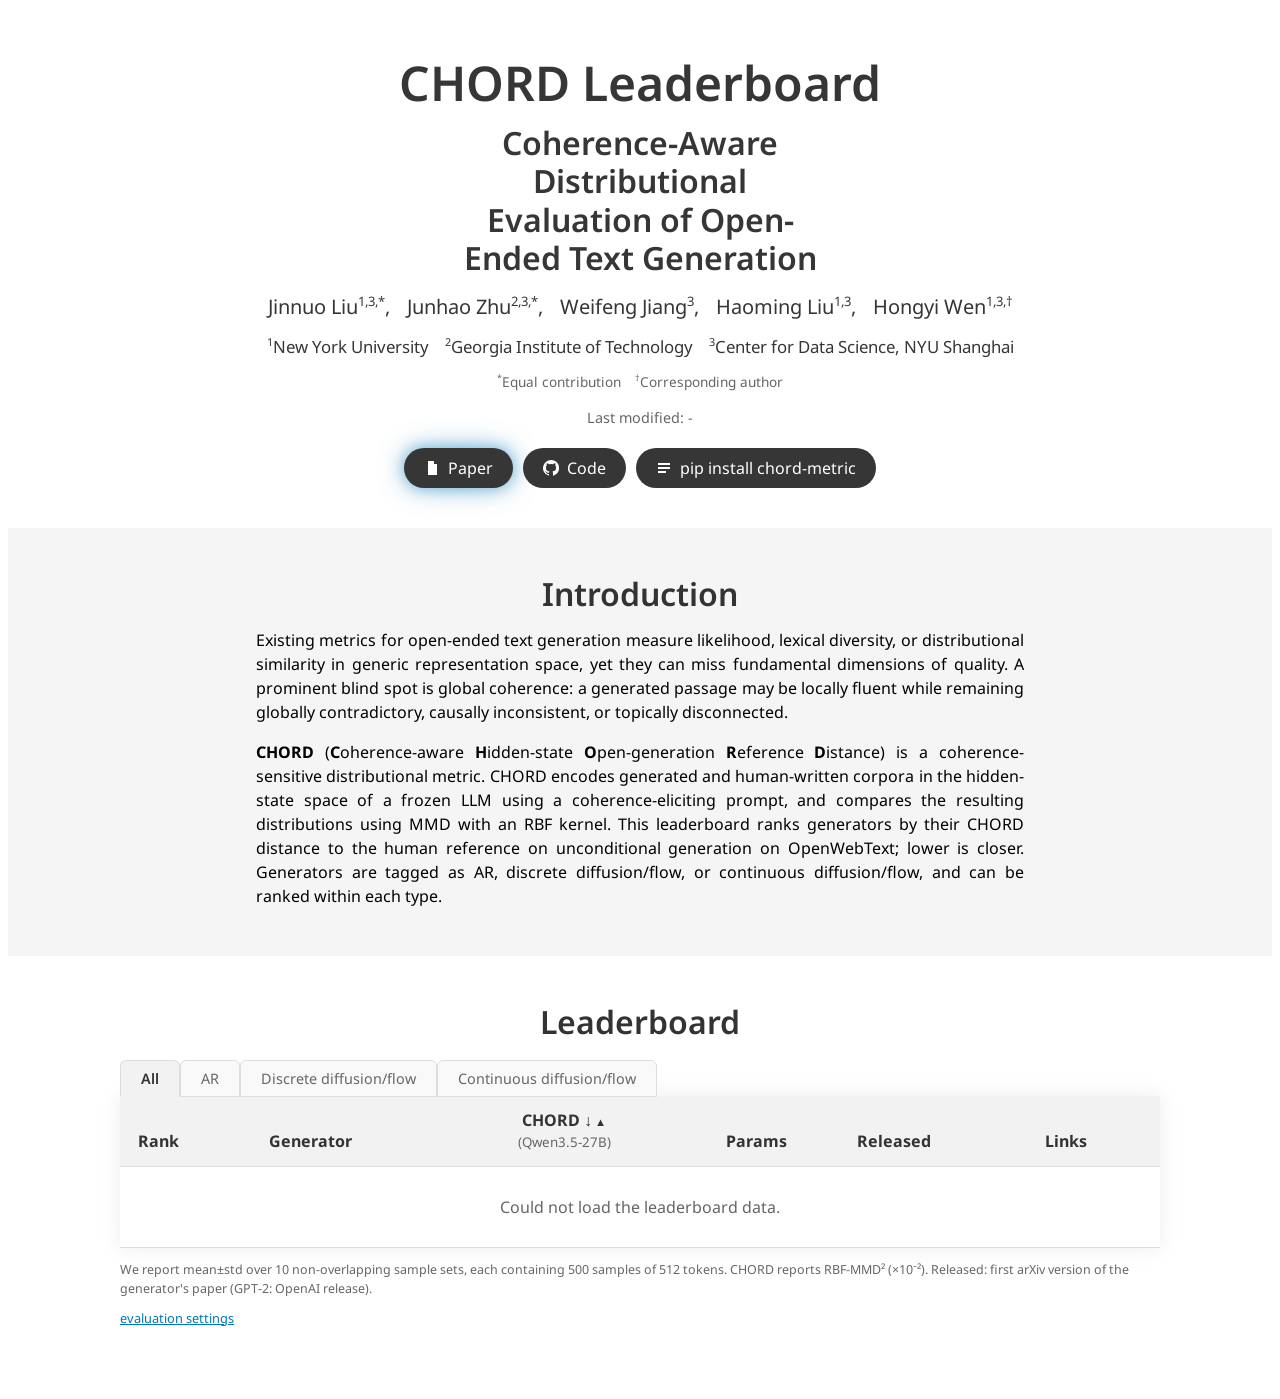
==== site/index.html @ 2396084a "feat: leaderboard website, results export, LLM generation-type tags - site/: static leaderboard page" ====
<!doctype html>
<html lang="en">
<head>
<meta charset="utf-8">
<meta name="viewport" content="width=device-width, initial-scale=1">
<title>CHORD Leaderboard</title>
<meta name="description" content="CHORD Leaderboard: open-ended text generators ranked by CHORD distance to the human reference.">
<link rel="stylesheet" href="https://fonts.googleapis.com/css?family=Google+Sans|Noto+Sans:400,600,700&display=swap">
<link rel="stylesheet" href="style.css">
<script src="app.js" defer></script>
</head>
<body>
<section class="hero" aria-labelledby="page-title">
  <h1 id="page-title">CHORD Leaderboard</h1>
  <h3>Coherence-Aware Distributional Evaluation of Open-Ended Text Generation</h3>
  <div class="authors">
    <span class="author-block">Jinnuo Liu<sup>1,3,*</sup>,</span>
    <span class="author-block">Junhao Zhu<sup>2,3,*</sup>,</span>
    <span class="author-block">Weifeng Jiang<sup>3</sup>,</span>
    <span class="author-block">Haoming Liu<sup>1,3</sup>,</span>
    <span class="author-block">Hongyi Wen<sup>1,3,†</sup></span>
  </div>
  <div class="affiliations">
    <span class="author-block"><sup>1</sup>New York University</span>
    <span class="author-block"><sup>2</sup>Georgia Institute of Technology</span>
    <span class="author-block"><sup>3</sup>Center for Data Science, NYU Shanghai</span>
  </div>
  <div class="author-notes"><sup>*</sup>Equal contribution&emsp;<sup>†</sup>Corresponding author</div>
  <div class="modified">Last modified: <time id="last-modified">-</time></div>
  <div class="buttons">
    <a class="btn glow" href="https://arxiv.org/abs/2609.34240"><svg viewBox="0 0 16 16" aria-hidden="true"><path d="M4 1h6l3 3v11H4V1zm6 0v3h3"/></svg>Paper</a>
    <a class="btn" href="https://github.com/MAPS-research/CHORD"><svg viewBox="0 0 16 16" aria-hidden="true"><path d="M8 0a8 8 0 0 0-2.53 15.59c.4.07.55-.17.55-.38v-1.33c-2.23.48-2.7-1.07-2.7-1.07-.36-.92-.89-1.17-.89-1.17-.73-.5.06-.49.06-.49.8.06 1.23.83 1.23.83.72 1.22 1.88.87 2.34.66.07-.52.28-.87.5-1.07-1.78-.2-3.65-.89-3.65-3.95 0-.87.31-1.59.82-2.15-.08-.2-.36-1.02.08-2.12 0 0 .67-.21 2.2.82a7.6 7.6 0 0 1 4 0c1.53-1.04 2.2-.82 2.2-.82.44 1.1.16 1.92.08 2.12.51.56.82 1.28.82 2.15 0 3.07-1.87 3.75-3.65 3.95.29.25.54.73.54 1.48v2.2c0 .21.15.46.55.38A8 8 0 0 0 8 0z"/></svg>Code</a>
    <a class="btn" href="https://pypi.org/project/chord-metric/"><svg viewBox="0 0 16 16" aria-hidden="true"><path d="M2 3h12v2H2zm0 4h12v2H2zm0 4h8v2H2z"/></svg>pip install chord-metric</a>
  </div>
</section>

<section class="intro" aria-labelledby="intro-title">
  <div class="intro-inner">
    <h2 id="intro-title">Introduction</h2>
    <p>Existing metrics for open-ended text generation measure likelihood, lexical diversity, or distributional similarity in generic representation space, yet they can miss fundamental dimensions of quality. A prominent blind spot is global coherence: a generated passage may be locally fluent while remaining globally contradictory, causally inconsistent, or topically disconnected.</p>
    <p><b>CHORD</b> (<b>C</b>oherence-aware <b>H</b>idden-state <b>O</b>pen-generation <b>R</b>eference <b>D</b>istance) is a coherence-sensitive distributional metric. CHORD encodes generated and human-written corpora in the hidden-state space of a frozen LLM using a coherence-eliciting prompt, and compares the resulting distributions using MMD with an RBF kernel. This leaderboard ranks generators by their CHORD distance to the human reference on unconditional generation on OpenWebText; lower is closer. Generators are tagged as AR, discrete diffusion/flow, or continuous diffusion/flow, and can be ranked within each type.</p>
  </div>
</section>

<section class="leaderboard" aria-labelledby="board-title">
  <h2 id="board-title">Leaderboard</h2>
  <div class="tabs" role="tablist" aria-label="Generator type">
    <button type="button" class="tab" role="tab" data-group="all" aria-selected="true">All</button>
    <button type="button" class="tab" role="tab" data-group="ar" aria-selected="false">AR</button>
    <button type="button" class="tab" role="tab" data-group="discrete" aria-selected="false">Discrete diffusion/flow</button>
    <button type="button" class="tab" role="tab" data-group="continuous" aria-selected="false">Continuous diffusion/flow</button>
  </div>
  <div class="table-wrap">
    <table aria-label="CHORD Leaderboard">
      <thead>
        <tr>
          <th>Rank</th>
          <th>Generator</th>
          <th class="center"><button type="button" data-key="mean" aria-sort="ascending">CHORD ↓</button><br><small>(Qwen3.5-27B)</small></th>
          <th class="center col-params"><button type="button" data-key="params" aria-sort="none">Params</button></th>
          <th class="col-date"><button type="button" data-key="released" aria-sort="none">Released</button></th>
          <th class="col-links">Links</th>
        </tr>
      </thead>
      <tbody id="rows"><tr><td class="status" colspan="6">Loading…</td></tr></tbody>
    </table>
  </div>
  <p class="tab-note">We report mean±std over 10 non-overlapping sample sets, each containing 500 samples of 512 tokens. CHORD reports RBF-MMD² (×10⁻²). Released: first arXiv version of the generator's paper (GPT-2: OpenAI release).</p>
  <button type="button" class="settings-button" id="settings-toggle" aria-expanded="false" aria-controls="settings-info">evaluation settings</button>
  <div class="settings-info" id="settings-info" hidden>
    Setting: unconditional generation on OpenWebText.
    <br>Each sample set: 500 samples of 512 tokens; 10 non-overlapping sample sets per generator.
    <br>Encoder: Qwen3.5-27B, coherence-eliciting prompt; distance: MMD with an RBF kernel.
    <br>Held-out human (packed): held-out human text from the same source, scored like a generator.
  </div>
</section>
</body>
</html>
---- site/style.css ----
/* Layout: SimpleBench / academic project page: centered title block with dark pill buttons, grey introduction band, 800px leaderboard table with tabs. Single light theme, like the reference. */
:root {
  --bg: #ffffff;
  --ink: #000000;
  --title: #363636;
  --heading: #333333;
  --muted: #666666;
  --band: #f5f5f5;
  --th: #f2f2f2;
  --zebra: #f9f9f9;
  --line: #dddddd;
  --link: #0077b6;
  --link-hover: #005f86;
  --button: #363636;
  --font-title: "Google Sans", "Noto Sans", -apple-system, "Segoe UI", Roboto, sans-serif;
  --font-body: "Noto Sans", -apple-system, "Segoe UI", Roboto, sans-serif;
  color-scheme: light;
}
* { box-sizing: border-box; }
html { background: var(--bg); }
body { background: var(--bg); color: var(--ink); font: 400 16px/1.5 var(--font-body); }
a { color: var(--link); text-decoration: none; }
a:hover { color: var(--link-hover); text-decoration: underline; }
a:focus-visible, button:focus-visible { outline: 2px solid var(--link); outline-offset: 2px; }

.hero { padding-inline: 20px; padding-block: 48px 40px; text-align: center; display: grid; gap: 14px; justify-items: center; }
.hero h1 { font: 600 3rem/1.125 var(--font-title); color: var(--title); margin: 0; }
.hero h3 { font: 600 2rem/1.2 var(--font-title); color: var(--title); margin: 0; max-width: 24ch; text-wrap: balance; }
.authors { font: 400 1.25rem/1.4 var(--font-title); color: var(--title); }
.authors a { color: hsl(204, 86%, 53%); }
.modified { font-size: 0.9em; color: var(--muted); }
.author-block { display: inline-block; margin: 0 6px; }
.authors sup, .affiliations sup, .author-notes sup { font-size: 0.65em; }
.affiliations { font: 400 1.05rem/1.4 var(--font-title); color: var(--title); }
.author-notes { font-size: 0.85em; color: var(--muted); }
td.status { text-align: center; color: var(--muted); padding-block: 28px; }
.buttons { display: flex; flex-wrap: wrap; gap: 10px; justify-content: center; margin-top: 6px; }
.btn { display: inline-flex; align-items: center; gap: 8px; background: var(--button); color: #ffffff; border-radius: 999px; padding: 8px 20px; font: 400 1rem/1.5 var(--font-body); }
.btn:hover { color: #ffffff; text-decoration: none; background: #2b2b2b; }
.btn svg { width: 16px; height: 16px; fill: currentColor; }
.btn.glow { box-shadow: 0 0 15px rgba(0, 119, 182, 0.5), 0 0 30px rgba(0, 119, 182, 0.3); transition: box-shadow 0.3s ease, transform 0.2s ease; }
.btn.glow:hover { box-shadow: 0 0 20px rgba(0, 119, 182, 0.7), 0 0 40px rgba(0, 119, 182, 0.5); transform: translateY(-2px); }

.intro { background: var(--band); padding-inline: 20px; padding-block: 48px; }
.intro-inner { max-width: 768px; margin: 0 auto; display: grid; gap: 16px; }
.intro h2, .leaderboard h2 { font: 600 2rem/1.125 var(--font-title); color: var(--heading); text-align: center; margin: 0; }
.intro p { margin: 0; text-align: justify; }

.leaderboard { max-width: 1080px; margin: 0 auto; padding-inline: 20px; padding-block: 48px 64px; display: grid; gap: 0; }
.leaderboard h2 { margin-bottom: 20px; }
.tabs { display: flex; flex-wrap: wrap; gap: 0; margin-bottom: -1px; position: relative; z-index: 1; }
.tab { padding: 8px 20px; font: 400 0.9em var(--font-body); background: var(--zebra); color: var(--muted); border: 1px solid var(--line); border-radius: 6px 6px 0 0; cursor: pointer; transition: background-color 0.2s ease, color 0.2s ease; }
.tab:hover { background: var(--th); color: var(--heading); }
.tab[aria-selected="true"] { background: var(--th); color: var(--heading); font-weight: 600; border-bottom-color: var(--th); }
.table-wrap { box-shadow: 0 0 20px rgba(200, 200, 200, 0.3); }
table { width: 100%; border-collapse: collapse; }
th, td { padding: 14px 18px; text-align: left; border-bottom: 1px solid var(--line); }
th { background: var(--th); color: var(--heading); font-weight: 700; vertical-align: bottom; line-height: 1.3; }
th small { font-weight: 400; color: var(--muted); }
th.center, td.center { text-align: center; }
th button { all: unset; cursor: pointer; }
th button[aria-sort="ascending"]::after { content: " ▲"; font-size: 0.7em; }
th button[aria-sort="descending"]::after { content: " ▼"; font-size: 0.7em; }
tbody tr:nth-child(even):not(.group) { background: var(--zebra); }
td { font-variant-numeric: tabular-nums; }
td.score, td.col-params, td.col-date, td.col-links { white-space: nowrap; }
.meta { display: none; font-size: 0.8em; color: var(--muted); margin-top: 2px; }
.meta a + a { margin-left: 10px; }
.rank { font-weight: 700; color: var(--link); }
.score { font-weight: 600; white-space: nowrap; }
.score small { font-weight: 400; color: var(--muted); }
.links a + a { margin-left: 12px; }
tr.human td { font-weight: 600; }
.tag { display: inline-block; margin-left: 8px; padding: 1px 8px; border-radius: 4px; font-size: 0.75em; font-weight: 600; white-space: nowrap; vertical-align: 1px; }
.tag.ar { background: #e6f1fa; color: #0077b6; }
.tag.discrete { background: #fbefe3; color: #a8521a; }
.tag.continuous { background: #e8f4ec; color: #2c7a4b; }
.tab-note { font-size: 0.78em; color: var(--muted); margin: 12px 0 0; line-height: 1.55; }
.settings-button { justify-self: start; font: 400 0.8em var(--font-body); color: var(--link); background: none; border: none; cursor: pointer; margin-top: 10px; padding: 0; text-decoration: underline; }
.settings-info { font-size: 0.8em; margin-top: 10px; color: var(--heading); background: var(--th); padding: 10px; border-radius: 5px; line-height: 1.6; }
@media (max-width: 640px) {
  .hero h1 { font-size: 2.25rem; } .hero h3 { font-size: 1.5rem; } .intro h2, .leaderboard h2 { font-size: 1.6rem; }
  .col-params, .col-date, .col-links { display: none; }
  .meta { display: block; }
  th, td { padding: 10px 8px; }
}
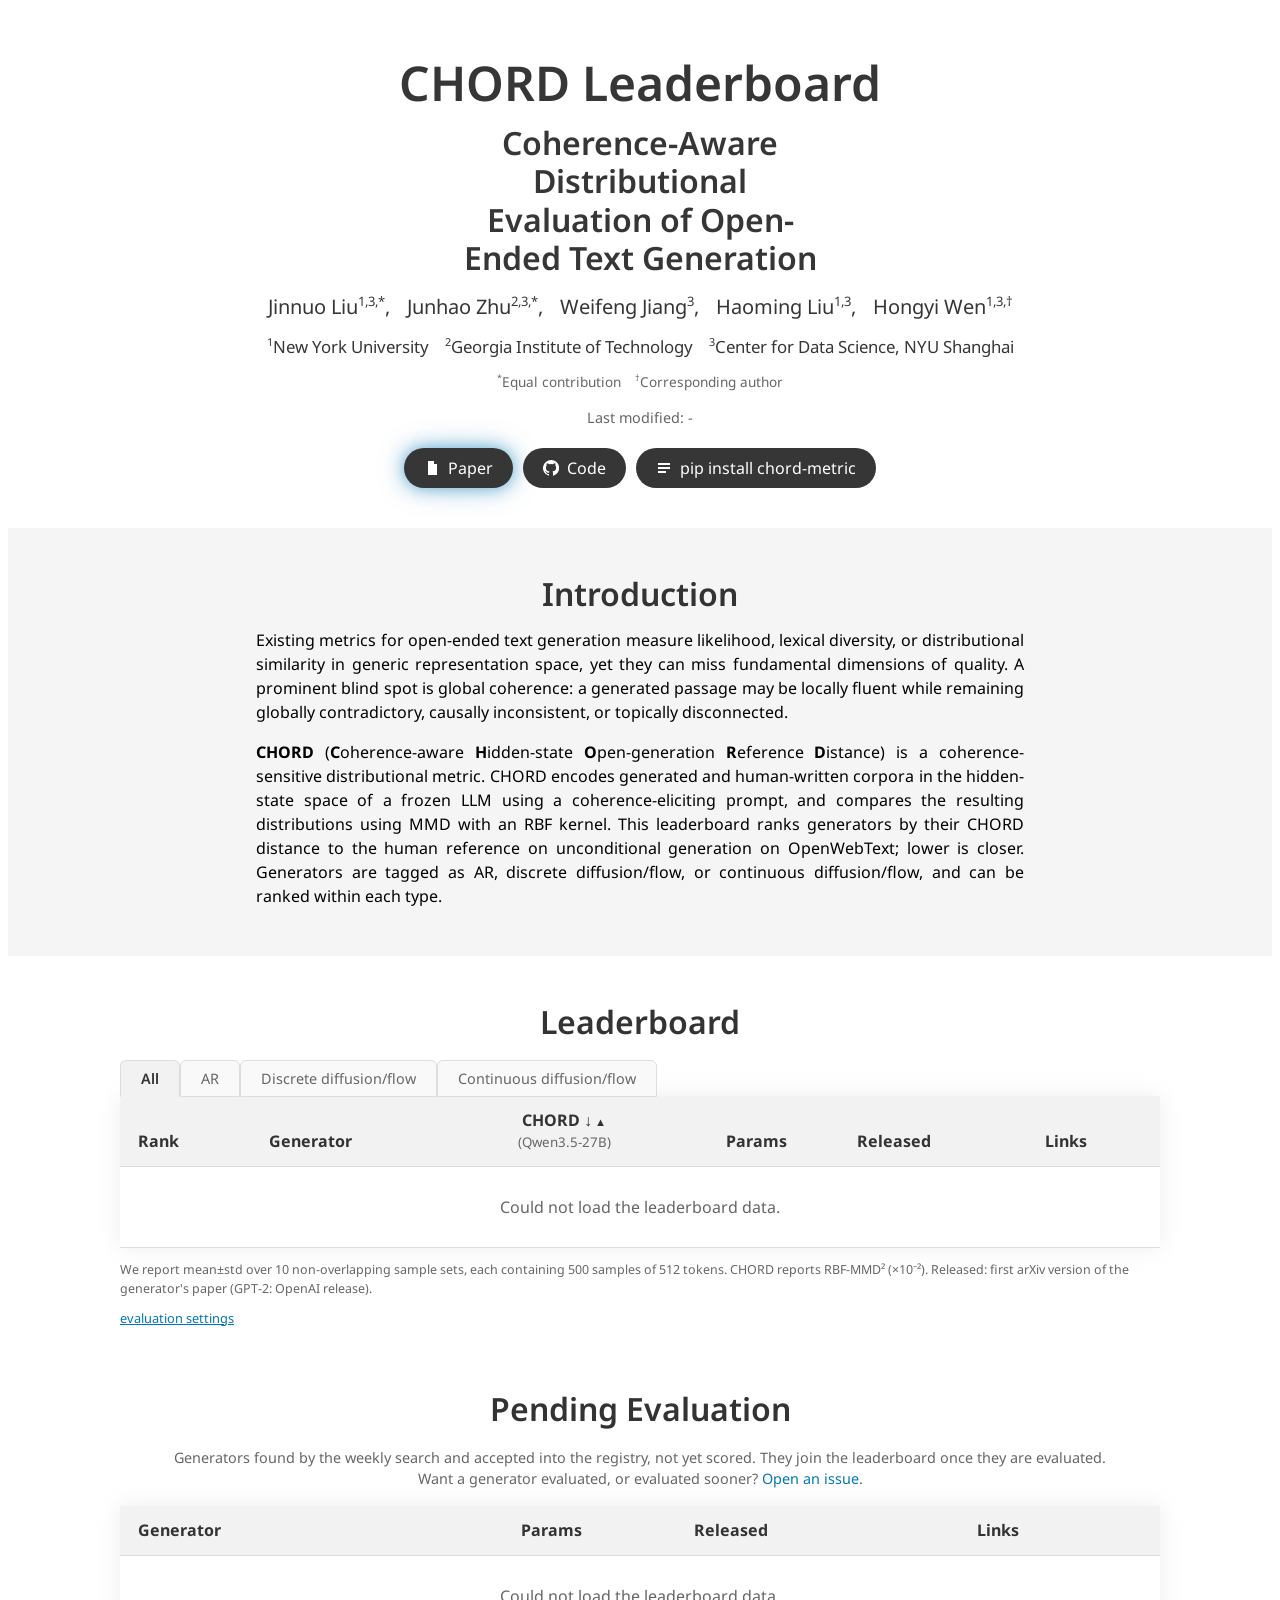
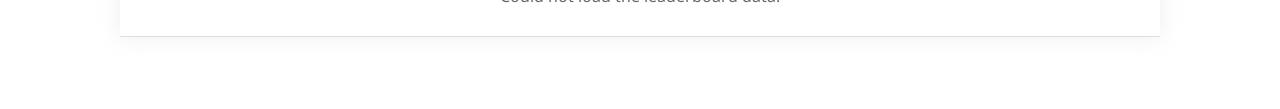
==== commit 28455be6: "feat: one setting per paper, pending section, model requests; move cluster jobs out - Registry keeps" ====
--- a/site/index.html
+++ b/site/index.html
@@ -74,5 +74,24 @@
     <br>Held-out human (packed): held-out human text from the same source, scored like a generator.
   </div>
 </section>
+
+<section class="leaderboard pending" aria-labelledby="pending-title">
+  <h2 id="pending-title">Pending Evaluation</h2>
+  <p class="pending-note">Generators found by the weekly search and accepted into the registry, not yet scored. They join the leaderboard once they are evaluated.<br>
+    Want a generator evaluated, or evaluated sooner? <a href="https://github.com/MAPS-research/CHORD-Leaderboard/issues/new?template=model-request.yml">Open an issue</a>.</p>
+  <div class="table-wrap">
+    <table aria-label="Pending evaluation">
+      <thead>
+        <tr>
+          <th>Generator</th>
+          <th class="center col-params">Params</th>
+          <th class="col-date">Released</th>
+          <th class="col-links">Links</th>
+        </tr>
+      </thead>
+      <tbody id="pending-rows"><tr><td class="status" colspan="4">Loading…</td></tr></tbody>
+    </table>
+  </div>
+</section>
 </body>
 </html>
--- a/site/style.css
+++ b/site/style.css
@@ -34,6 +34,8 @@
 .affiliations { font: 400 1.05rem/1.4 var(--font-title); color: var(--title); }
 .author-notes { font-size: 0.85em; color: var(--muted); }
 td.status { text-align: center; color: var(--muted); padding-block: 28px; }
+.leaderboard.pending { padding-top: 0; }
+.pending-note { color: var(--muted); font-size: 0.9em; text-align: center; margin: 0 0 16px; }
 .buttons { display: flex; flex-wrap: wrap; gap: 10px; justify-content: center; margin-top: 6px; }
 .btn { display: inline-flex; align-items: center; gap: 8px; background: var(--button); color: #ffffff; border-radius: 999px; padding: 8px 20px; font: 400 1rem/1.5 var(--font-body); }
 .btn:hover { color: #ffffff; text-decoration: none; background: #2b2b2b; }
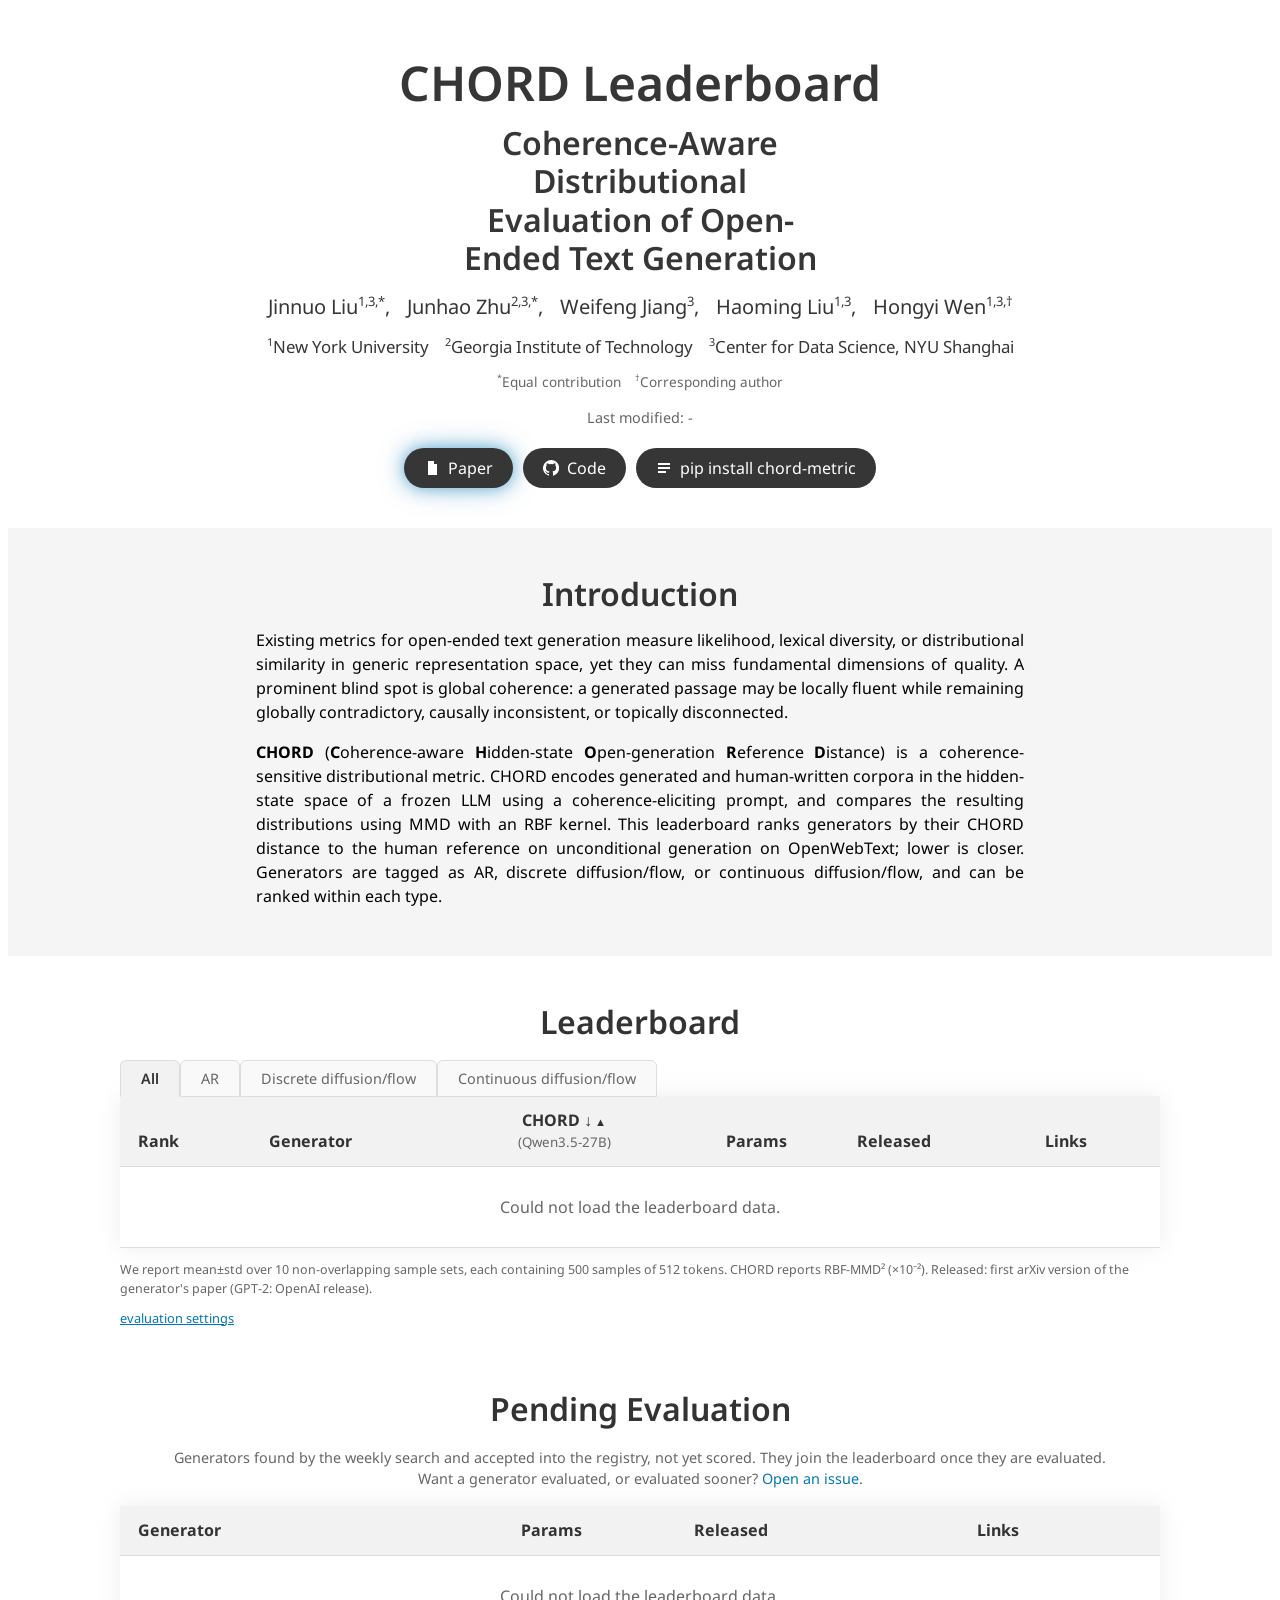
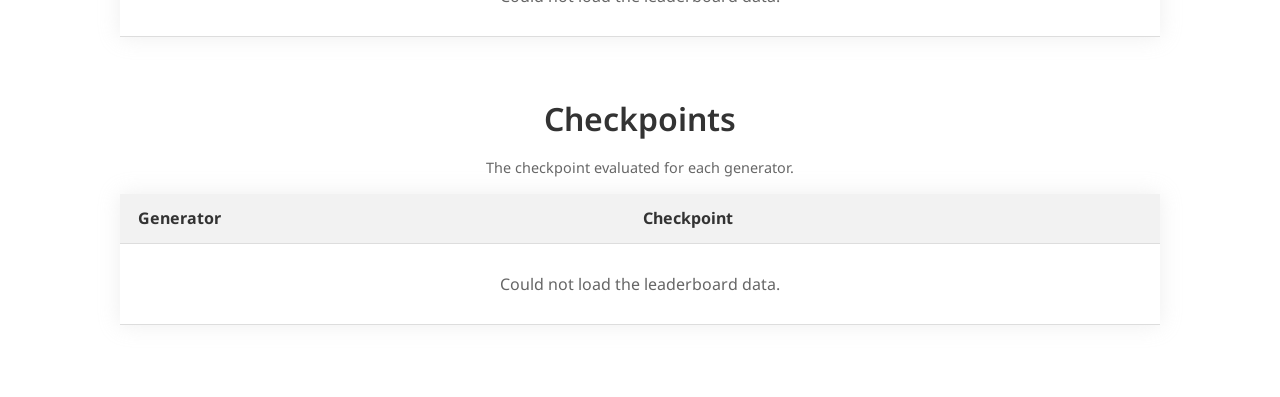
==== commit 4e460f4b: "feat: list the evaluated checkpoint of each generator at the bottom of the page Registry checkpoints" ====
--- a/site/index.html
+++ b/site/index.html
@@ -93,5 +93,21 @@
     </table>
   </div>
 </section>
+
+<section class="leaderboard pending" aria-labelledby="ckpt-title">
+  <h2 id="ckpt-title">Checkpoints</h2>
+  <p class="pending-note">The checkpoint evaluated for each generator.</p>
+  <div class="table-wrap">
+    <table aria-label="Checkpoints">
+      <thead>
+        <tr>
+          <th>Generator</th>
+          <th>Checkpoint</th>
+        </tr>
+      </thead>
+      <tbody id="ckpt-rows"><tr><td class="status" colspan="2">Loading…</td></tr></tbody>
+    </table>
+  </div>
+</section>
 </body>
 </html>
--- a/site/style.css
+++ b/site/style.css
@@ -86,3 +86,4 @@
   .meta { display: block; }
   th, td { padding: 10px 8px; }
 }
+.ckpt { overflow-wrap: anywhere; }
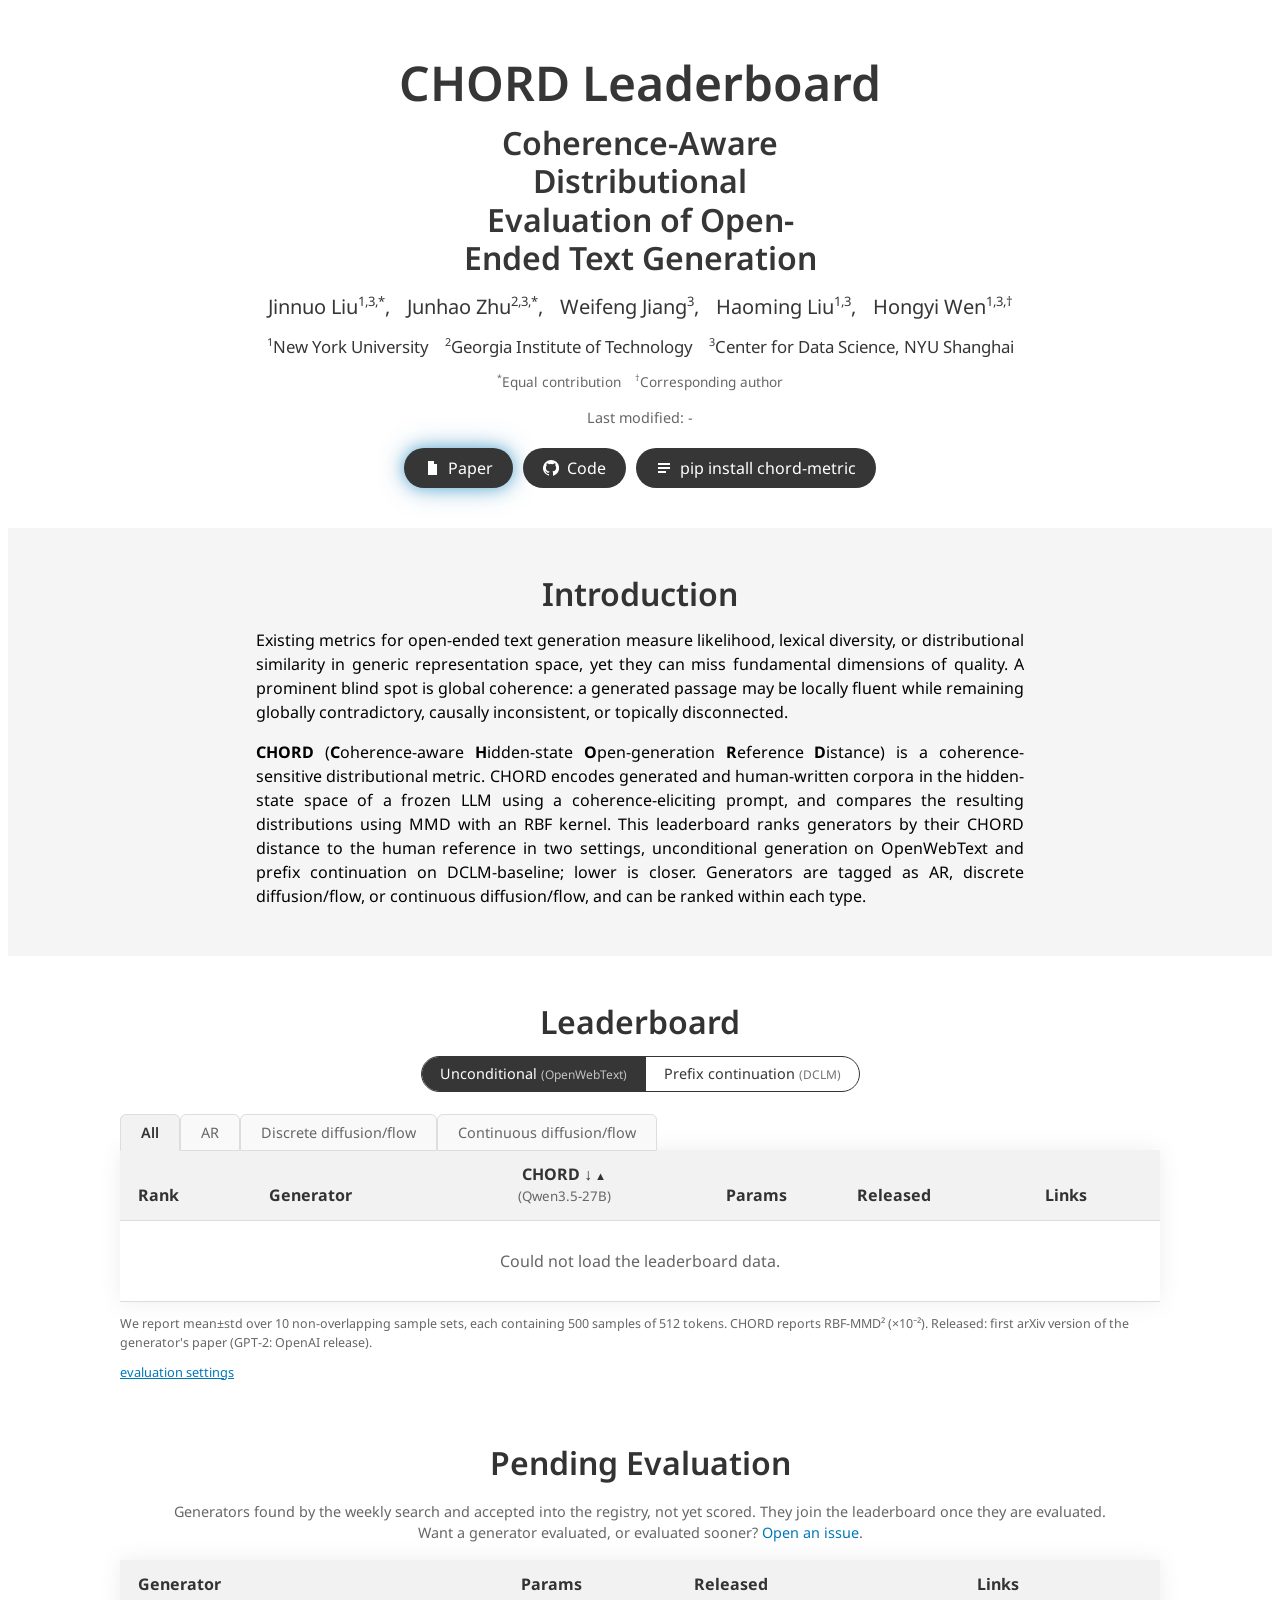
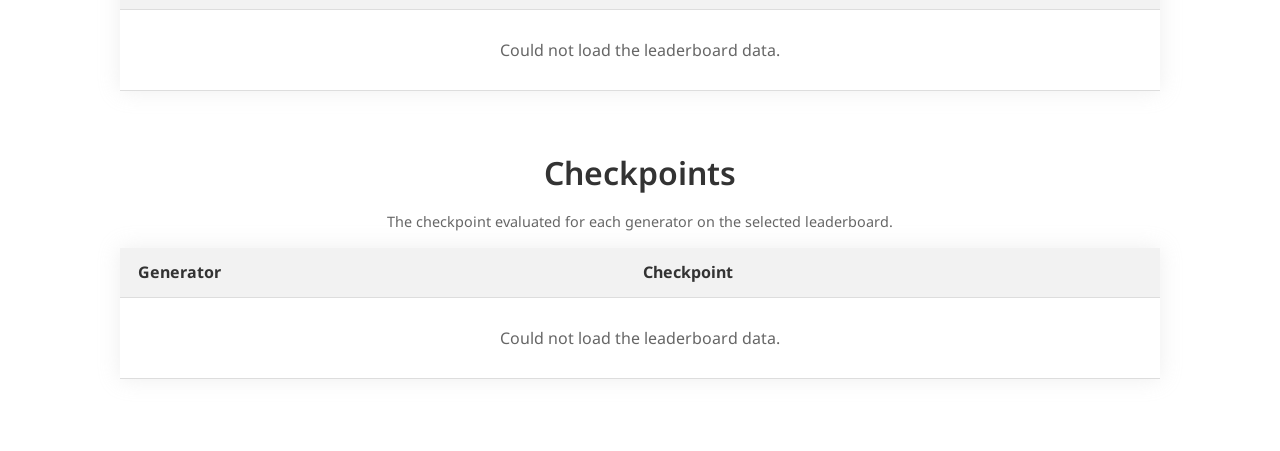
==== commit 3cdeac43: "feat: add the prefix-continuation board (DCLM-baseline) A second leaderboard, selected by a switch a" ====
--- a/site/index.html
+++ b/site/index.html
@@ -5,6 +5,8 @@
 <meta name="viewport" content="width=device-width, initial-scale=1">
 <title>CHORD Leaderboard</title>
 <meta name="description" content="CHORD Leaderboard: open-ended text generators ranked by CHORD distance to the human reference.">
+<link rel="icon" href="favicon.svg" type="image/svg+xml">
+<link rel="apple-touch-icon" href="apple-touch-icon.png">
 <link rel="stylesheet" href="https://fonts.googleapis.com/css?family=Google+Sans|Noto+Sans:400,600,700&display=swap">
 <link rel="stylesheet" href="style.css">
 <script src="app.js" defer></script>
@@ -38,12 +40,16 @@
   <div class="intro-inner">
     <h2 id="intro-title">Introduction</h2>
     <p>Existing metrics for open-ended text generation measure likelihood, lexical diversity, or distributional similarity in generic representation space, yet they can miss fundamental dimensions of quality. A prominent blind spot is global coherence: a generated passage may be locally fluent while remaining globally contradictory, causally inconsistent, or topically disconnected.</p>
-    <p><b>CHORD</b> (<b>C</b>oherence-aware <b>H</b>idden-state <b>O</b>pen-generation <b>R</b>eference <b>D</b>istance) is a coherence-sensitive distributional metric. CHORD encodes generated and human-written corpora in the hidden-state space of a frozen LLM using a coherence-eliciting prompt, and compares the resulting distributions using MMD with an RBF kernel. This leaderboard ranks generators by their CHORD distance to the human reference on unconditional generation on OpenWebText; lower is closer. Generators are tagged as AR, discrete diffusion/flow, or continuous diffusion/flow, and can be ranked within each type.</p>
+    <p><b>CHORD</b> (<b>C</b>oherence-aware <b>H</b>idden-state <b>O</b>pen-generation <b>R</b>eference <b>D</b>istance) is a coherence-sensitive distributional metric. CHORD encodes generated and human-written corpora in the hidden-state space of a frozen LLM using a coherence-eliciting prompt, and compares the resulting distributions using MMD with an RBF kernel. This leaderboard ranks generators by their CHORD distance to the human reference in two settings, unconditional generation on OpenWebText and prefix continuation on DCLM-baseline; lower is closer. Generators are tagged as AR, discrete diffusion/flow, or continuous diffusion/flow, and can be ranked within each type.</p>
   </div>
 </section>
 
 <section class="leaderboard" aria-labelledby="board-title">
   <h2 id="board-title">Leaderboard</h2>
+  <div class="settings-switch" role="group" aria-label="Evaluation setting">
+    <button type="button" class="setting" data-setting="unconditional" aria-pressed="true">Unconditional <small>(OpenWebText)</small></button>
+    <button type="button" class="setting" data-setting="continuation" aria-pressed="false">Prefix continuation <small>(DCLM)</small></button>
+  </div>
   <div class="tabs" role="tablist" aria-label="Generator type">
     <button type="button" class="tab" role="tab" data-group="all" aria-selected="true">All</button>
     <button type="button" class="tab" role="tab" data-group="ar" aria-selected="false">AR</button>
@@ -65,17 +71,27 @@
       <tbody id="rows"><tr><td class="status" colspan="6">Loading…</td></tr></tbody>
     </table>
   </div>
-  <p class="tab-note">We report mean±std over 10 non-overlapping sample sets, each containing 500 samples of 512 tokens. CHORD reports RBF-MMD² (×10⁻²). Released: first arXiv version of the generator's paper (GPT-2: OpenAI release).</p>
+  <p class="tab-note" data-setting="unconditional">We report mean±std over 10 non-overlapping sample sets, each containing 500 samples of 512 tokens. CHORD reports RBF-MMD² (×10⁻²). Released: first arXiv version of the generator's paper (GPT-2: OpenAI release).</p>
+  <p class="tab-note" data-setting="continuation" hidden>We report mean±std over 10 non-overlapping sample sets, each containing the continuations of 500 prefixes, truncated to 800 tokens. CHORD reports RBF-MMD² (×10⁻²). Released: first arXiv version of the generator's paper (GPT-2, Qwen3.5 and Mistral-Small-3.1: official release). The generators are not limited to OpenWebText models.</p>
   <button type="button" class="settings-button" id="settings-toggle" aria-expanded="false" aria-controls="settings-info">evaluation settings</button>
   <div class="settings-info" id="settings-info" hidden>
+    <div data-setting="unconditional">
     Setting: unconditional generation on OpenWebText.
     <br>Each sample set: 500 samples of 512 tokens; 10 non-overlapping sample sets per generator.
     <br>Encoder: Qwen3.5-27B, coherence-eliciting prompt; distance: MMD with an RBF kernel.
     <br>Held-out human (packed): held-out human text from the same source, scored like a generator.
+    </div>
+    <div data-setting="continuation" hidden>
+    Setting: prefix continuation on DCLM-baseline-1.0. Each generator continues the same 128-token human prefixes.
+    <br>Each sample set: continuations of 500 prefixes, truncated to their first 800 GPT-2 tokens; 10 non-overlapping sample sets per generator.
+    <br>Reference: held-out human continuations of other documents.
+    <br>Encoder: Qwen3.5-27B, coherence-eliciting prompt; distance: MMD with an RBF kernel.
+    <br>Held-out human: the human continuations of the same prefixes, scored like a generator.
+    </div>
   </div>
 </section>
 
-<section class="leaderboard pending" aria-labelledby="pending-title">
+<section class="leaderboard pending" aria-labelledby="pending-title" data-setting="unconditional">
   <h2 id="pending-title">Pending Evaluation</h2>
   <p class="pending-note">Generators found by the weekly search and accepted into the registry, not yet scored. They join the leaderboard once they are evaluated.<br>
     Want a generator evaluated, or evaluated sooner? <a href="https://github.com/MAPS-research/CHORD-Leaderboard/issues/new?template=model-request.yml">Open an issue</a>.</p>
@@ -96,7 +112,7 @@
 
 <section class="leaderboard pending" aria-labelledby="ckpt-title">
   <h2 id="ckpt-title">Checkpoints</h2>
-  <p class="pending-note">The checkpoint evaluated for each generator.</p>
+  <p class="pending-note">The checkpoint evaluated for each generator on the selected leaderboard.</p>
   <div class="table-wrap">
     <table aria-label="Checkpoints">
       <thead>
--- a/site/style.css
+++ b/site/style.css
@@ -17,6 +17,7 @@
   color-scheme: light;
 }
 * { box-sizing: border-box; }
+[hidden] { display: none !important; }  /* sections toggled by the setting switch set their own display */
 html { background: var(--bg); }
 body { background: var(--bg); color: var(--ink); font: 400 16px/1.5 var(--font-body); }
 a { color: var(--link); text-decoration: none; }
@@ -77,6 +78,13 @@
 .tag.ar { background: #e6f1fa; color: #0077b6; }
 .tag.discrete { background: #fbefe3; color: #a8521a; }
 .tag.continuous { background: #e8f4ec; color: #2c7a4b; }
+.settings-switch { justify-self: center; display: inline-flex; margin: -4px 0 22px; border: 1px solid var(--button); border-radius: 999px; overflow: hidden; }
+.setting { all: unset; cursor: pointer; white-space: nowrap; padding: 7px 18px; font: 400 0.9rem/1.4 var(--font-body); color: var(--button); transition: background-color 0.2s ease, color 0.2s ease; }
+.setting small { color: inherit; opacity: 0.7; }
+.setting + .setting { border-left: 1px solid var(--button); }
+.setting:hover { background: var(--th); }
+.setting[aria-pressed="true"] { background: var(--button); color: #ffffff; }
+.setting:focus-visible { outline: 2px solid var(--link); outline-offset: -3px; }
 .tab-note { font-size: 0.78em; color: var(--muted); margin: 12px 0 0; line-height: 1.55; }
 .settings-button { justify-self: start; font: 400 0.8em var(--font-body); color: var(--link); background: none; border: none; cursor: pointer; margin-top: 10px; padding: 0; text-decoration: underline; }
 .settings-info { font-size: 0.8em; margin-top: 10px; color: var(--heading); background: var(--th); padding: 10px; border-radius: 5px; line-height: 1.6; }
@@ -85,5 +93,6 @@
   .col-params, .col-date, .col-links { display: none; }
   .meta { display: block; }
   th, td { padding: 10px 8px; }
+  .setting { padding: 6px 12px; font-size: 0.8rem; } .setting small { display: none; }
 }
 .ckpt { overflow-wrap: anywhere; }
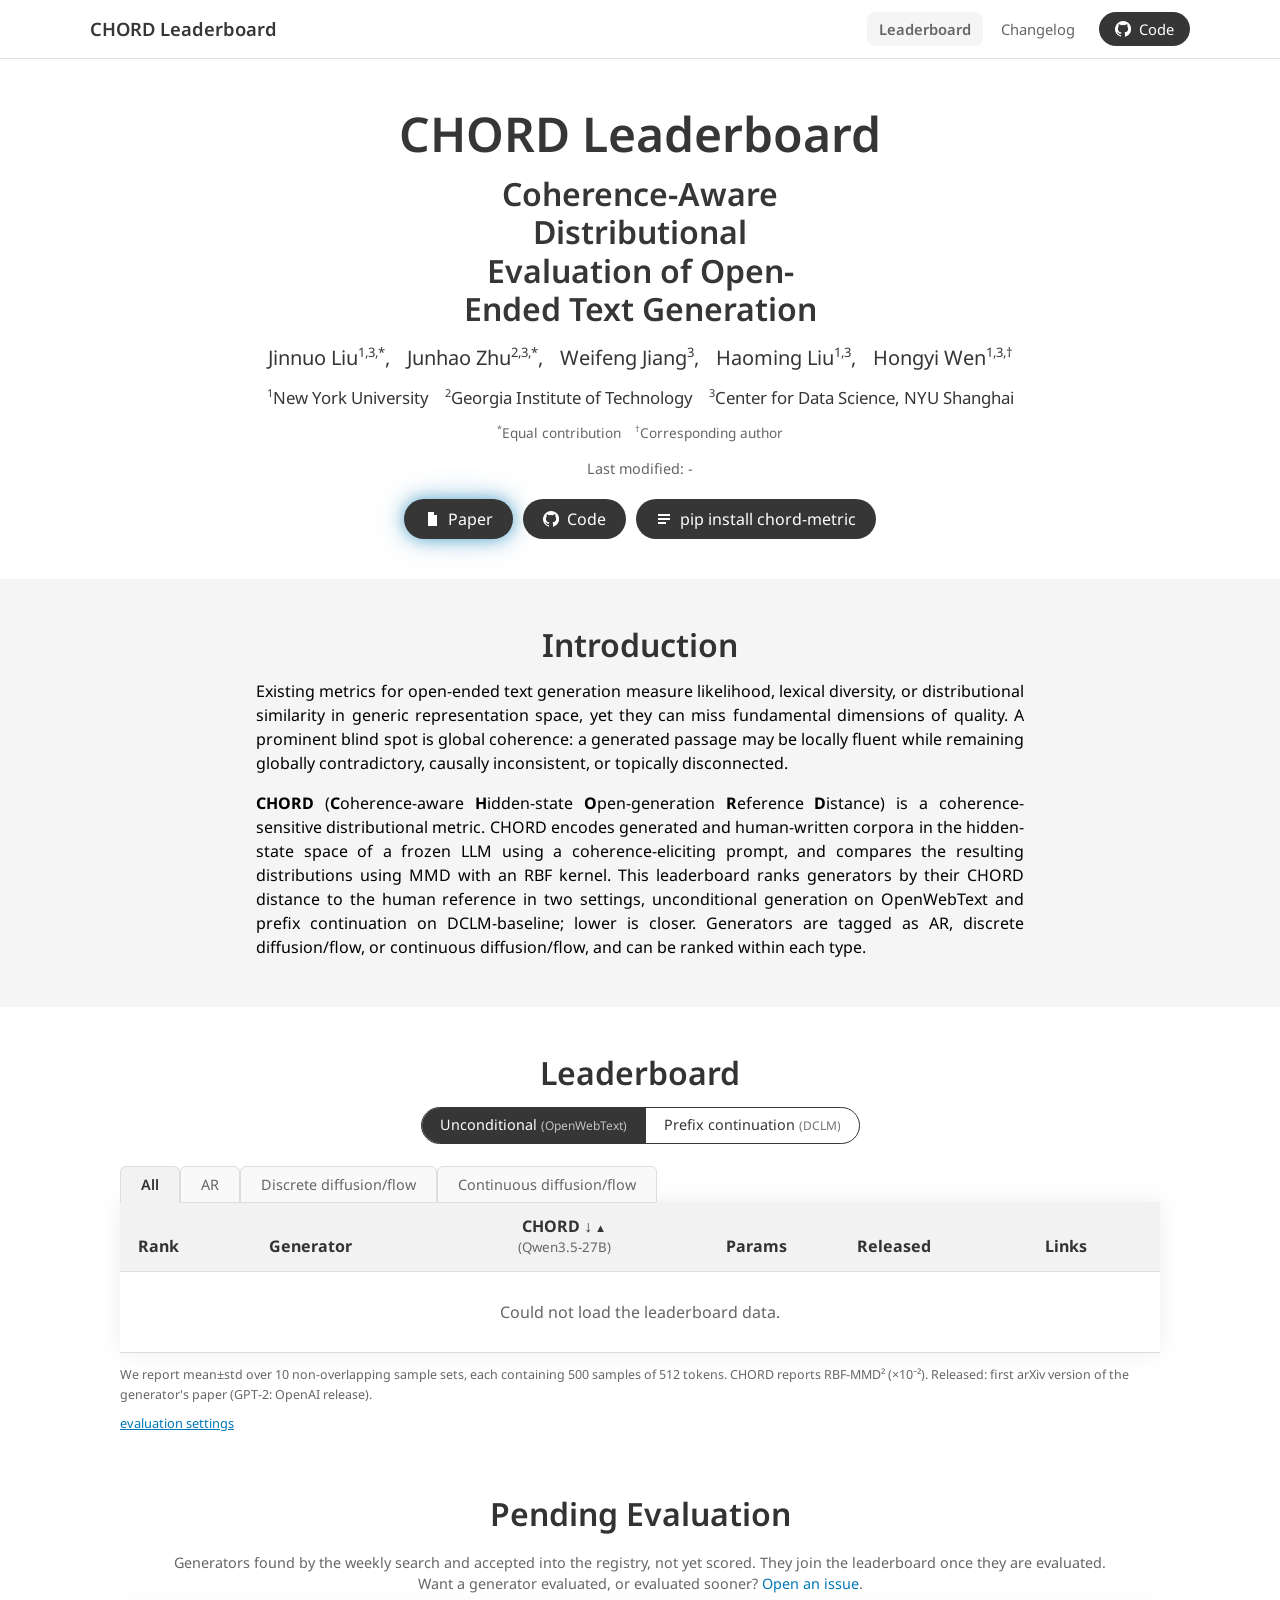
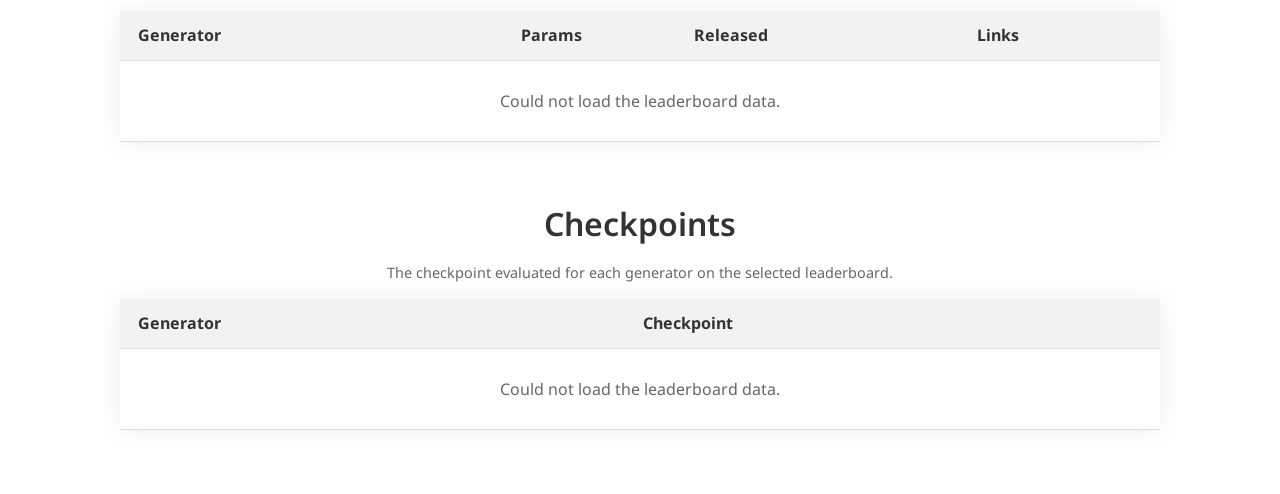
==== commit a1997627: "feat: add a changelog page and a site header shared by both pages site/changelog/ lists the leaderbo" ====
--- a/site/index.html
+++ b/site/index.html
@@ -12,6 +12,16 @@
 <script src="app.js" defer></script>
 </head>
 <body>
+<a class="skip-link" href="#main">Skip to content</a>
+<header class="site-header">
+  <a class="brand" href="./">CHORD Leaderboard</a>
+  <nav class="header-nav" aria-label="Main navigation">
+    <span aria-current="page">Leaderboard</span>
+    <a href="changelog/">Changelog</a>
+    <a class="btn" href="https://github.com/MAPS-research/CHORD"><svg viewBox="0 0 16 16" aria-hidden="true"><path d="M8 0a8 8 0 0 0-2.53 15.59c.4.07.55-.17.55-.38v-1.33c-2.23.48-2.7-1.07-2.7-1.07-.36-.92-.89-1.17-.89-1.17-.73-.5.06-.49.06-.49.8.06 1.23.83 1.23.83.72 1.22 1.88.87 2.34.66.07-.52.28-.87.5-1.07-1.78-.2-3.65-.89-3.65-3.95 0-.87.31-1.59.82-2.15-.08-.2-.36-1.02.08-2.12 0 0 .67-.21 2.2.82a7.6 7.6 0 0 1 4 0c1.53-1.04 2.2-.82 2.2-.82.44 1.1.16 1.92.08 2.12.51.56.82 1.28.82 2.15 0 3.07-1.87 3.75-3.65 3.95.29.25.54.73.54 1.48v2.2c0 .21.15.46.55.38A8 8 0 0 0 8 0z"/></svg>Code</a>
+  </nav>
+</header>
+<main id="main">
 <section class="hero" aria-labelledby="page-title">
   <h1 id="page-title">CHORD Leaderboard</h1>
   <h3>Coherence-Aware Distributional Evaluation of Open-Ended Text Generation</h3>
@@ -125,5 +135,6 @@
     </table>
   </div>
 </section>
+</main>
 </body>
 </html>
--- a/site/style.css
+++ b/site/style.css
@@ -19,10 +19,25 @@
 * { box-sizing: border-box; }
 [hidden] { display: none !important; }  /* sections toggled by the setting switch set their own display */
 html { background: var(--bg); }
-body { background: var(--bg); color: var(--ink); font: 400 16px/1.5 var(--font-body); }
+body { margin: 0; background: var(--bg); color: var(--ink); font: 400 16px/1.5 var(--font-body); }
 a { color: var(--link); text-decoration: none; }
 a:hover { color: var(--link-hover); text-decoration: underline; }
 a:focus-visible, button:focus-visible { outline: 2px solid var(--link); outline-offset: 2px; }
+
+/* Site header shared by the leaderboard and changelog pages. */
+.skip-link { position: absolute; left: -9999px; top: 8px; background: var(--button); color: #ffffff; padding: 8px 14px; border-radius: 6px; z-index: 10; }
+.skip-link:focus { left: 12px; }
+
+.site-header { position: sticky; top: 0; z-index: 5; display: flex; align-items: center; justify-content: space-between; gap: 16px;
+  padding: 12px max(20px, calc((100% - 1100px) / 2)); background: rgba(255, 255, 255, 0.92); backdrop-filter: blur(8px);
+  border-bottom: 1px solid var(--line); }
+.brand { font: 600 1.15rem/1.2 var(--font-title); color: var(--title); white-space: nowrap; }
+.brand:hover { color: var(--title); text-decoration: none; }
+.header-nav { display: flex; align-items: center; gap: 6px; font-size: 0.92rem; }
+.header-nav :is(a:not(.btn), span) { padding: 6px 12px; border-radius: 8px; color: var(--muted); }
+.header-nav a:not(.btn):hover, .header-nav a[aria-current="page"] { color: var(--heading); background: var(--band); text-decoration: none; }
+.header-nav [aria-current="page"] { color: var(--heading); background: var(--band); font-weight: 600; cursor: default; }
+.header-nav .btn { margin-left: 6px; padding: 6px 16px; font-size: 0.92rem; }
 
 .hero { padding-inline: 20px; padding-block: 48px 40px; text-align: center; display: grid; gap: 14px; justify-items: center; }
 .hero h1 { font: 600 3rem/1.125 var(--font-title); color: var(--title); margin: 0; }
@@ -94,5 +109,10 @@
   .meta { display: block; }
   th, td { padding: 10px 8px; }
   .setting { padding: 6px 12px; font-size: 0.8rem; } .setting small { display: none; }
+  .site-header { padding-inline: 16px; }
+  .header-nav .btn { display: none; }
+  .brand { font-size: 1rem; }
+  .header-nav { gap: 2px; font-size: 0.85rem; }
+  .header-nav :is(a:not(.btn), span) { padding: 6px 8px; }
 }
 .ckpt { overflow-wrap: anywhere; }
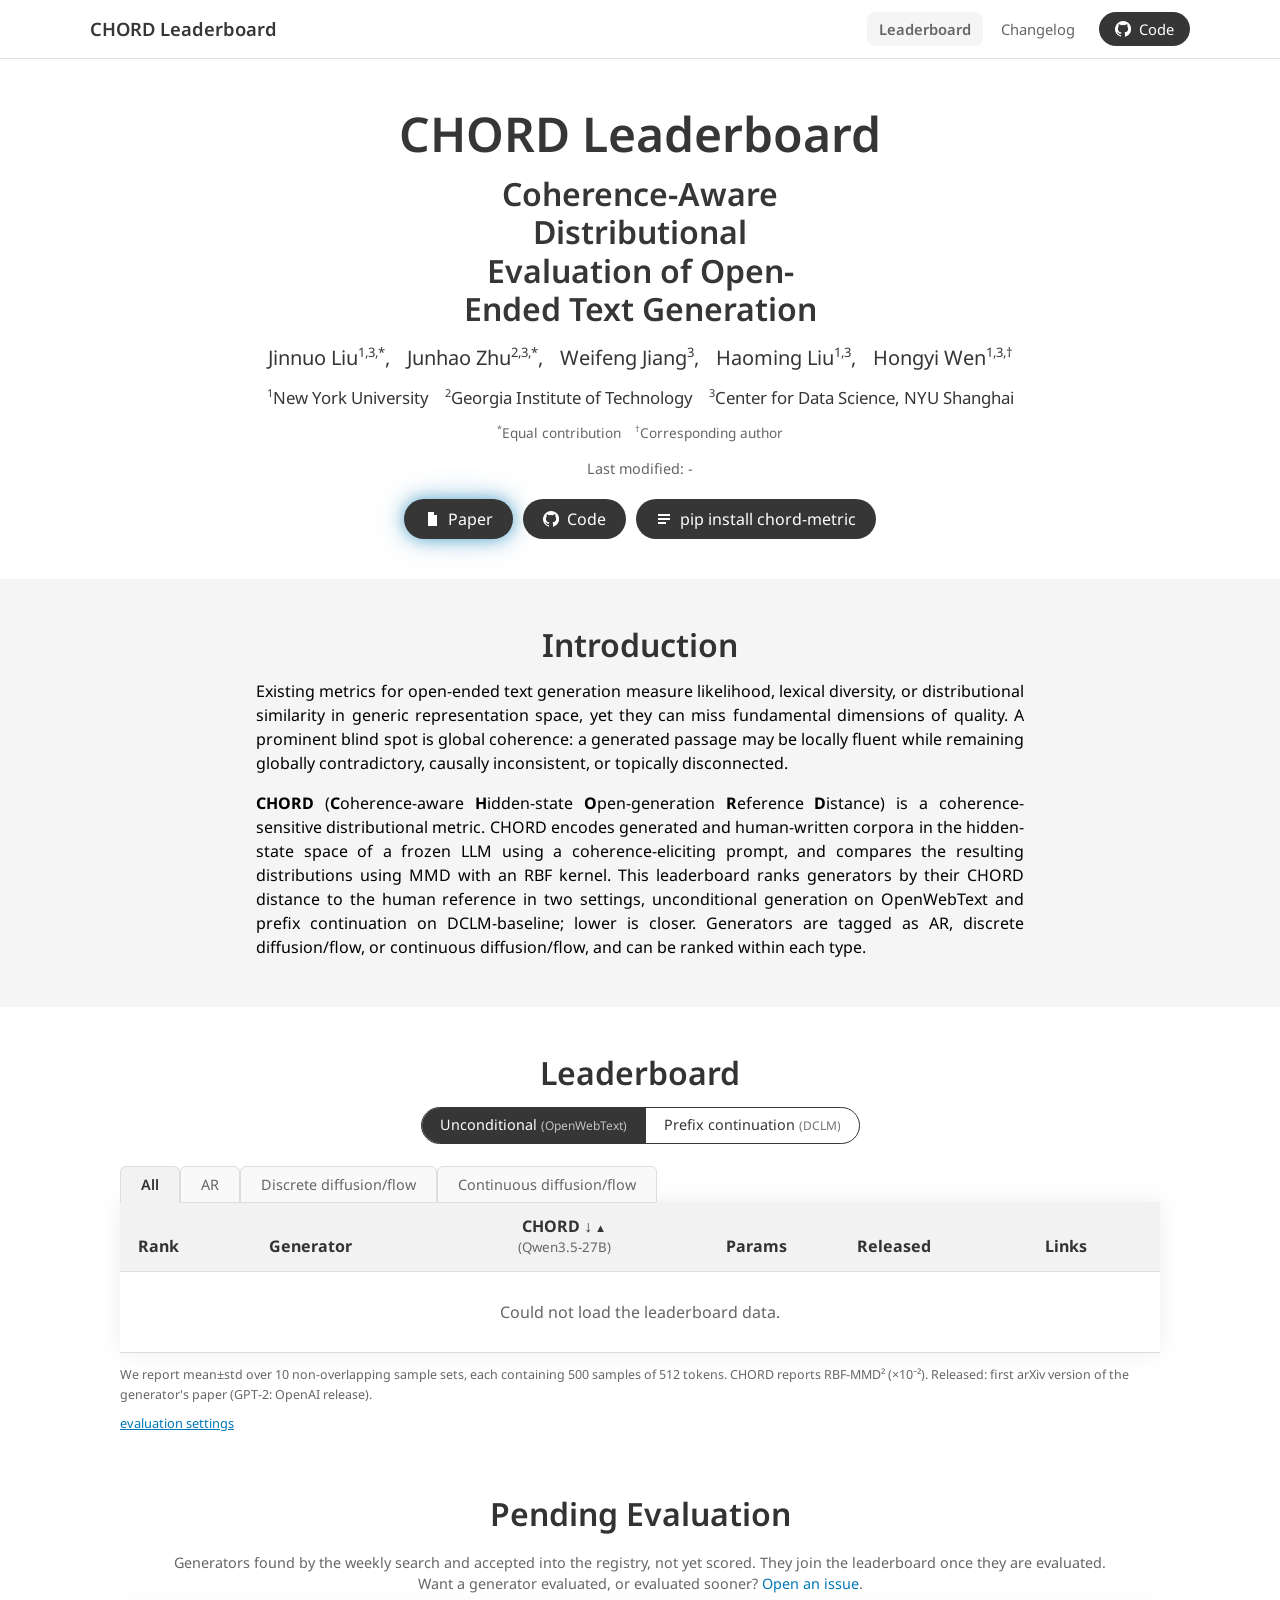
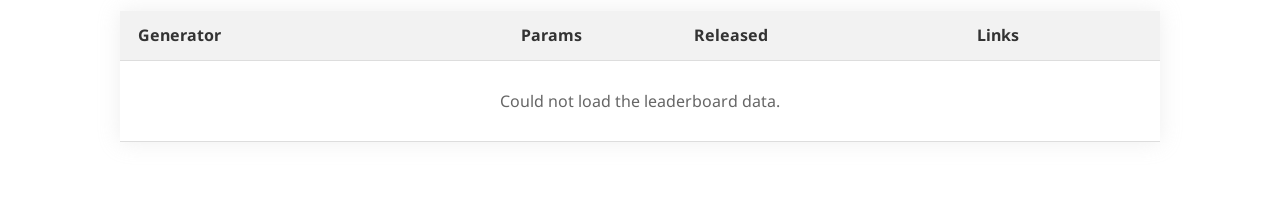
==== commit 9ffa3e3a: "refactor: remove the Checkpoints section from the leaderboard page The page no longer lists the eval" ====
--- a/site/index.html
+++ b/site/index.html
@@ -119,22 +119,6 @@
     </table>
   </div>
 </section>
-
-<section class="leaderboard pending" aria-labelledby="ckpt-title">
-  <h2 id="ckpt-title">Checkpoints</h2>
-  <p class="pending-note">The checkpoint evaluated for each generator on the selected leaderboard.</p>
-  <div class="table-wrap">
-    <table aria-label="Checkpoints">
-      <thead>
-        <tr>
-          <th>Generator</th>
-          <th>Checkpoint</th>
-        </tr>
-      </thead>
-      <tbody id="ckpt-rows"><tr><td class="status" colspan="2">Loading…</td></tr></tbody>
-    </table>
-  </div>
-</section>
 </main>
 </body>
 </html>
--- a/site/style.css
+++ b/site/style.css
@@ -115,4 +115,3 @@
   .header-nav { gap: 2px; font-size: 0.85rem; }
   .header-nav :is(a:not(.btn), span) { padding: 6px 8px; }
 }
-.ckpt { overflow-wrap: anywhere; }
